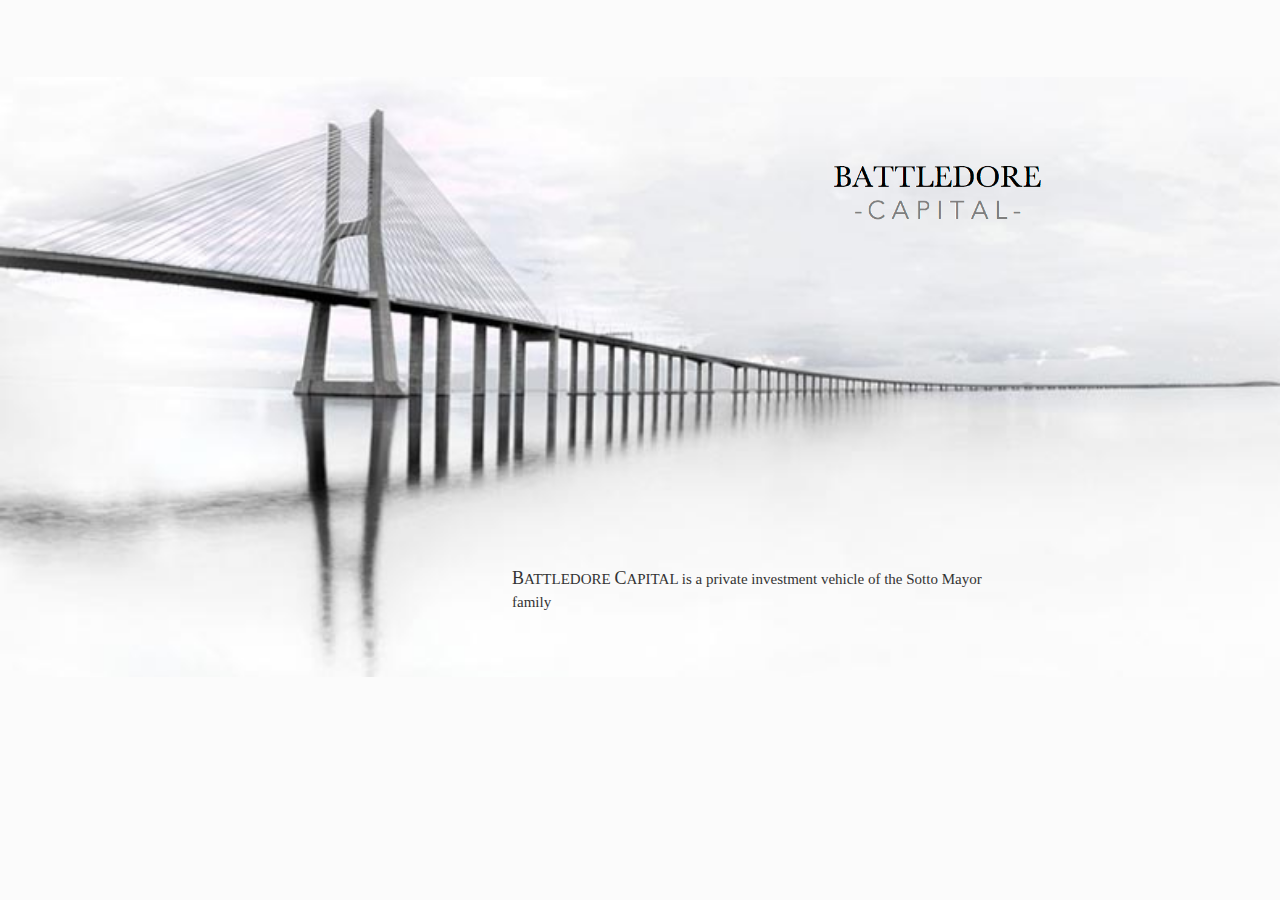
==== public/index.html @ c5c70b9e "added rack to host on heroku. styled and finished website" ====
<!DOCTYPE html>
<html>
<head>
  <title>Battledore Capital</title>
  <link rel="stylesheet" href="https://maxcdn.bootstrapcdn.com/bootstrap/3.3.5/css/bootstrap.min.css">
  <script src="https://maxcdn.bootstrapcdn.com/bootstrap/3.3.5/js/bootstrap.min.js"></script>
  <link rel="stylesheet" type="text/css" href="./css/style.css">
  <link href='http://fonts.googleapis.com/css?family=EB+Garamond' rel='stylesheet' type='text/css'>
</head>
<body>
<div class="container-flex">
    <img src="./images/logo.png">
    <p><span>B</span>ATTLEDORE <span>C</span>APITAL is a private investment vehicle of the Sotto Mayor family</p>
  </div>
</body>
</html>
---- public/css/style.css ----
body {
  background-color: #FBFBFB;
  font-family: "Garamond";
}
div {
  background-image: url("../images/background.jpg");
  background-size: cover;
  width: 100%;
  height: 600px;
  margin-top: 6%
}
p {
  max-width: 500px;
  font-size: 15px;
  margin-top: 26%;
  margin-left: 40%;
}
span {
  font-size: 18px;
}
img {
  height: 80px;
  margin-top: 6%;
  margin-left: 64%;
}
/*MOBILE*/
@media (max-width: 480px) {
  div {
    background-image: url("../images/background.jpg");
    background-size: cover;
  }
  img {
    margin-top: 2%;
    margin-left: 7%
  }
  p {
    max-width: 280px;
    margin-top: 60%;
    margin-left: 7%;
  }
}
/*TABLET*/
@media (max-width: 800px) and (min-width: 480px){
  div {
    background-image: url("../images/background.jpg");
    background-size: cover;
  }
  img {
    margin-top: 4%;
    margin-left: 65%
  }
  p {
    max-width: 300px;
    margin-top: 45%;
    margin-left: 60%;
  }
}
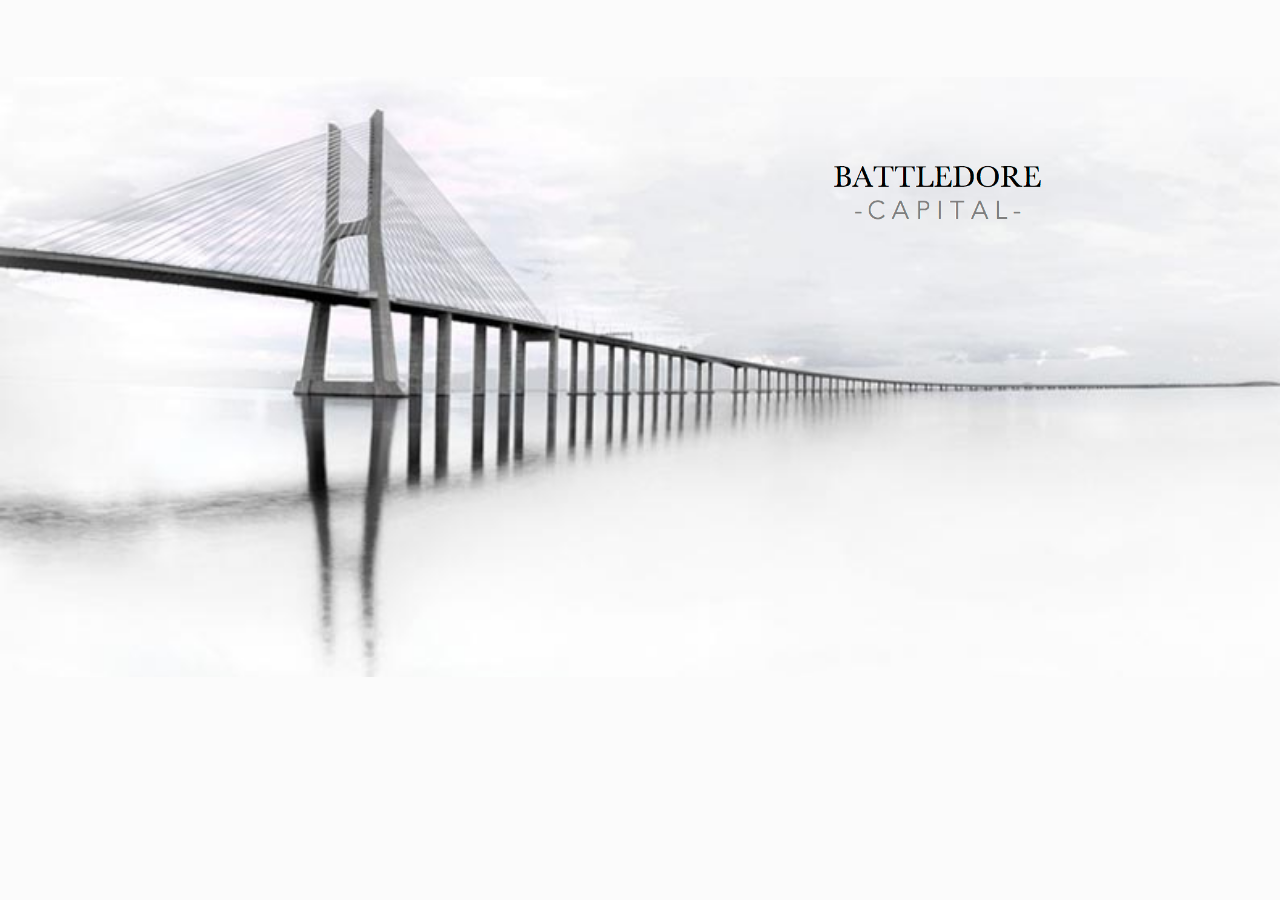
==== commit 5b3f0615: "removed text" ====
--- a/public/index.html
+++ b/public/index.html
@@ -10,7 +10,6 @@
 <body>
 <div class="container-flex">
     <img src="./images/logo.png">
-    <p><span>B</span>ATTLEDORE <span>C</span>APITAL is a private investment vehicle of the Sotto Mayor family</p>
   </div>
 </body>
 </html>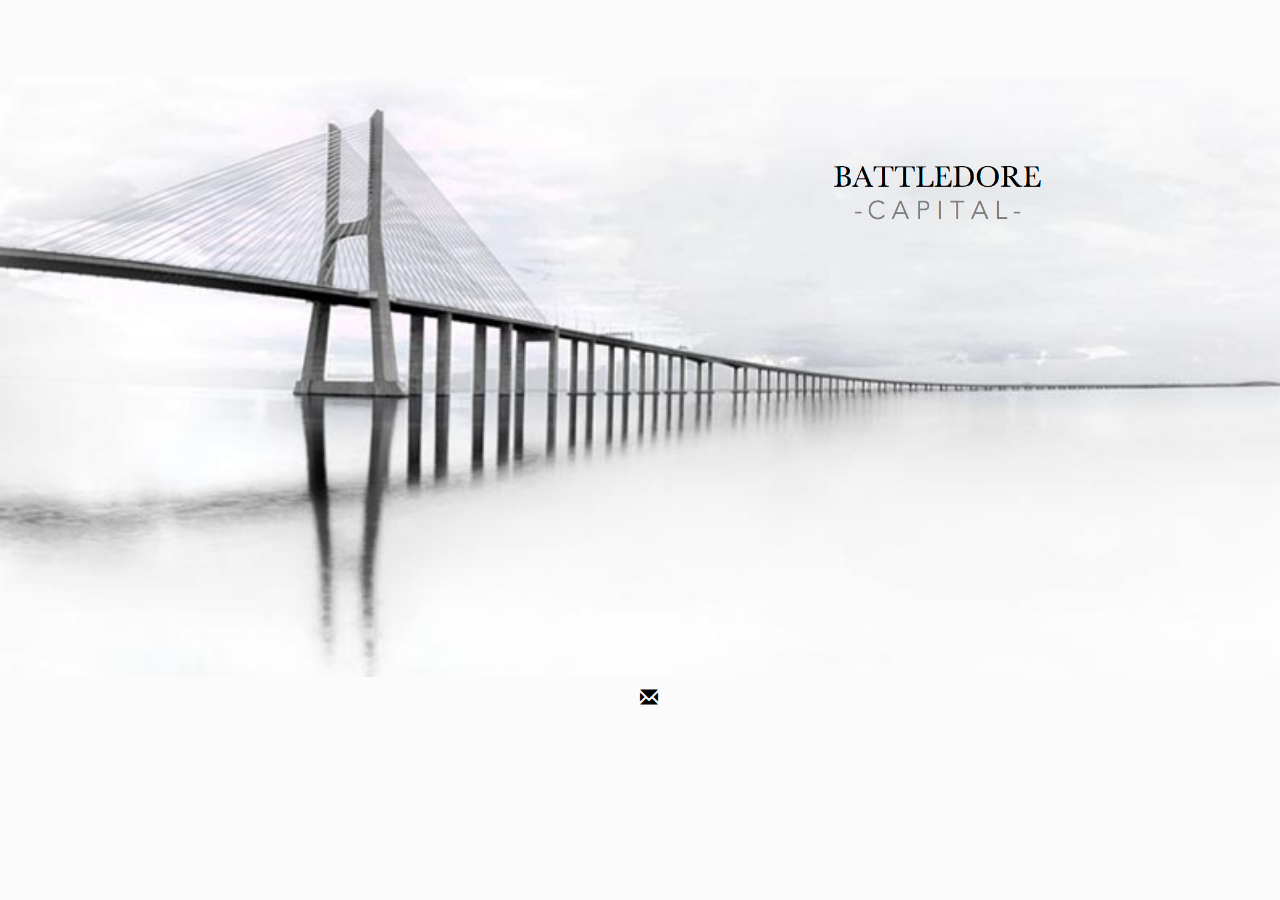
==== commit 5e6456e9: "added email and adjusted style" ====
--- a/public/index.html
+++ b/public/index.html
@@ -8,8 +8,9 @@
   <link href='http://fonts.googleapis.com/css?family=EB+Garamond' rel='stylesheet' type='text/css'>
 </head>
 <body>
-<div class="container-flex">
+  <div class="container-flex">
     <img src="./images/logo.png">
   </div>
+  <a href="mailto:enquiries@battledore.ch" subject="Hello"><span class="email glyphicon glyphicon-envelope" aria-hidden="true" ></span></a>
 </body>
 </html>--- a/public/css/style.css
+++ b/public/css/style.css
@@ -1,6 +1,16 @@
 body {
   background-color: #FBFBFB;
   font-family: "Garamond";
+}
+a {
+  color: black;
+}
+a:hover{
+  color: red;
+}
+.email {
+  margin-top: 10px;
+  margin-left: 50%;
 }
 div {
   background-image: url("../images/background.jpg");
@@ -38,6 +48,9 @@
     margin-top: 60%;
     margin-left: 7%;
   }
+  .email {
+    top: -250px;
+  }
 }
 /*TABLET*/
 @media (max-width: 800px) and (min-width: 480px){
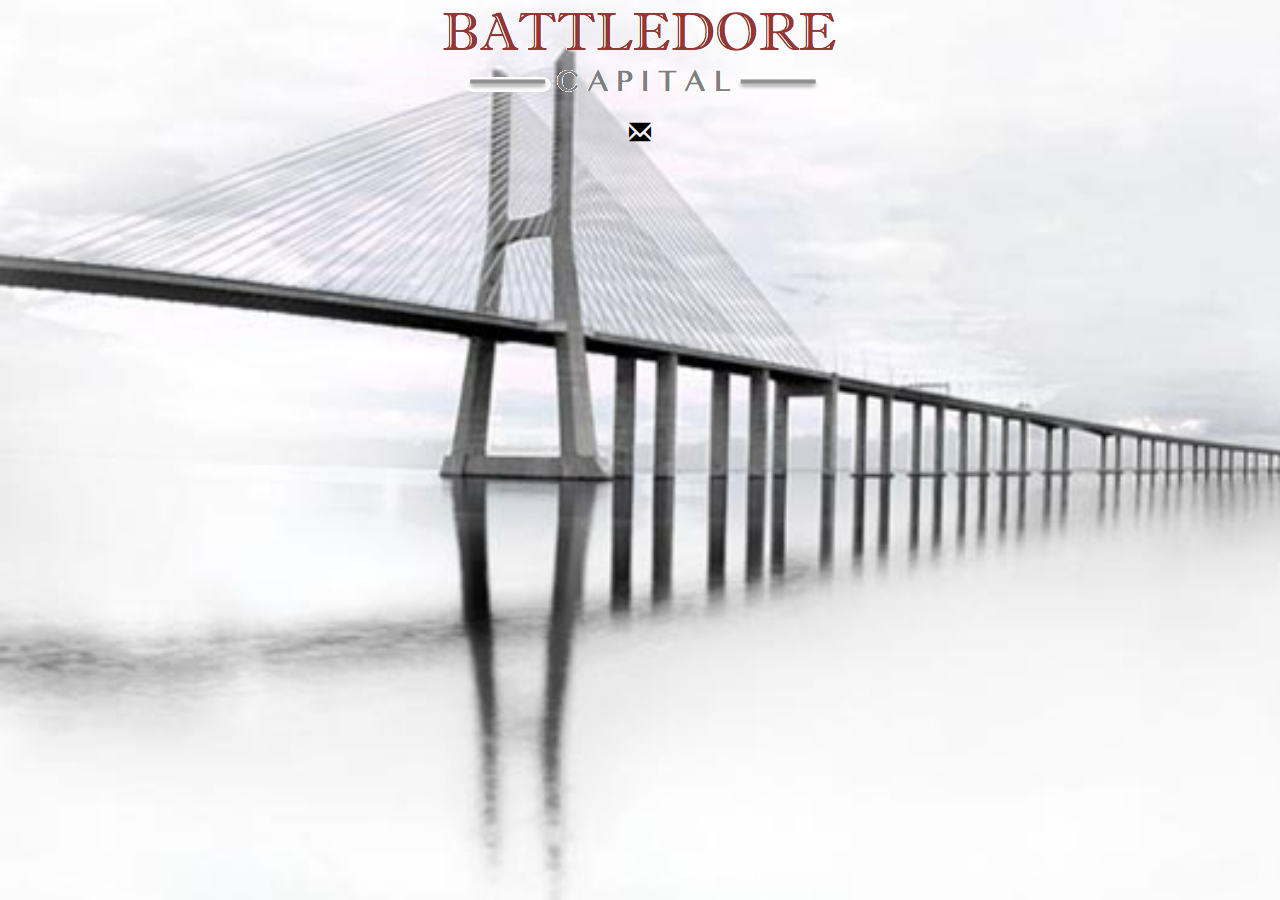
==== commit 504f40c2: "updated styling" ====
--- a/public/index.html
+++ b/public/index.html
@@ -1,16 +1,27 @@
 <!DOCTYPE html>
 <html>
-<head>
-  <title>Battledore Capital</title>
-  <link rel="stylesheet" href="https://maxcdn.bootstrapcdn.com/bootstrap/3.3.5/css/bootstrap.min.css">
-  <script src="https://maxcdn.bootstrapcdn.com/bootstrap/3.3.5/js/bootstrap.min.js"></script>
-  <link rel="stylesheet" type="text/css" href="./css/style.css">
-  <link href='http://fonts.googleapis.com/css?family=EB+Garamond' rel='stylesheet' type='text/css'>
-</head>
-<body>
-  <div class="container-flex">
-    <img src="./images/logo.png">
-  </div>
-  <a href="mailto:enquiries@battledore.ch" subject="Hello"><span class="email glyphicon glyphicon-envelope" aria-hidden="true" ></span></a>
-</body>
+  <head>
+    <title>Battledore Capital</title>
+    <meta http-equiv="content-type" content="text/html; charset=UTF-8">
+    <meta name="viewport" content="width=device-width">
+    <meta name="google-site-verification" content="nP6rdRP-1lC-ygrvFrPBipI6HHQW8aBBNbS3_xpZSXM" />
+    <meta copyright="filipposmm.com"/>
+    <meta description="Battledore Capital">
+    <link rel="stylesheet" href="https://maxcdn.bootstrapcdn.com/bootstrap/3.3.5/css/bootstrap.min.css">
+    <script src="https://maxcdn.bootstrapcdn.com/bootstrap/3.3.5/js/bootstrap.min.js"></script>
+    <link rel="stylesheet" type="text/css" href="./css/style.css">
+    <link href='http://fonts.googleapis.com/css?family=EB+Garamond' rel='stylesheet' type='text/css'>
+  </head>
+  <body>
+    <div class="container">
+      <div class="row">
+        <div class="logo-container">
+          <img src="./images/logo.png">
+        </div>
+      </div>
+      <div class="row">
+        <a href="mailto:enquiries@battledore.ch" subject="Hello"><span class="glyphicon glyphicon-envelope" aria-hidden="true" ></span></a>
+      </div>
+    </div>
+  </body>
 </html>--- a/public/css/style.css
+++ b/public/css/style.css
@@ -1,70 +1,34 @@
+html{
+  font-family: sans-serif;
+  -ms-text-size-adjust: 100%;
+  -webkit-text-size-adjust: 100%;
+}
 body {
-  background-color: #FBFBFB;
+  background-image: url("../images/background.jpg");
+  background-size: cover;
   font-family: "Garamond";
+  height: 100vh;
+  width: 100%;
+  text-align: center;
 }
 a {
   color: black;
+  font-size: 22px;
 }
 a:hover{
-  color: red;
+  color: #923736;
 }
-.email {
-  margin-top: 10px;
-  margin-left: 50%;
+.logo-container{
+  margin-bottom: 20px;
 }
-div {
-  background-image: url("../images/background.jpg");
-  background-size: cover;
-  width: 100%;
-  height: 600px;
-  margin-top: 6%
-}
-p {
-  max-width: 500px;
-  font-size: 15px;
-  margin-top: 26%;
-  margin-left: 40%;
-}
-span {
-  font-size: 18px;
-}
-img {
-  height: 80px;
-  margin-top: 6%;
-  margin-left: 64%;
-}
-/*MOBILE*/
-@media (max-width: 480px) {
-  div {
-    background-image: url("../images/background.jpg");
-    background-size: cover;
+
+@media only screen and (max-width: 767px) {
+  body{
+    background-color: white;
+    background-image: none;
   }
-  img {
-    margin-top: 2%;
-    margin-left: 7%
-  }
-  p {
-    max-width: 280px;
-    margin-top: 60%;
-    margin-left: 7%;
-  }
-  .email {
-    top: -250px;
-  }
-}
-/*TABLET*/
-@media (max-width: 800px) and (min-width: 480px){
-  div {
-    background-image: url("../images/background.jpg");
-    background-size: cover;
-  }
-  img {
-    margin-top: 4%;
-    margin-left: 65%
-  }
-  p {
-    max-width: 300px;
-    margin-top: 45%;
-    margin-left: 60%;
+  .logo-container{
+    margin-top: 100px;
+    margin-bottom: 20px;
   }
 }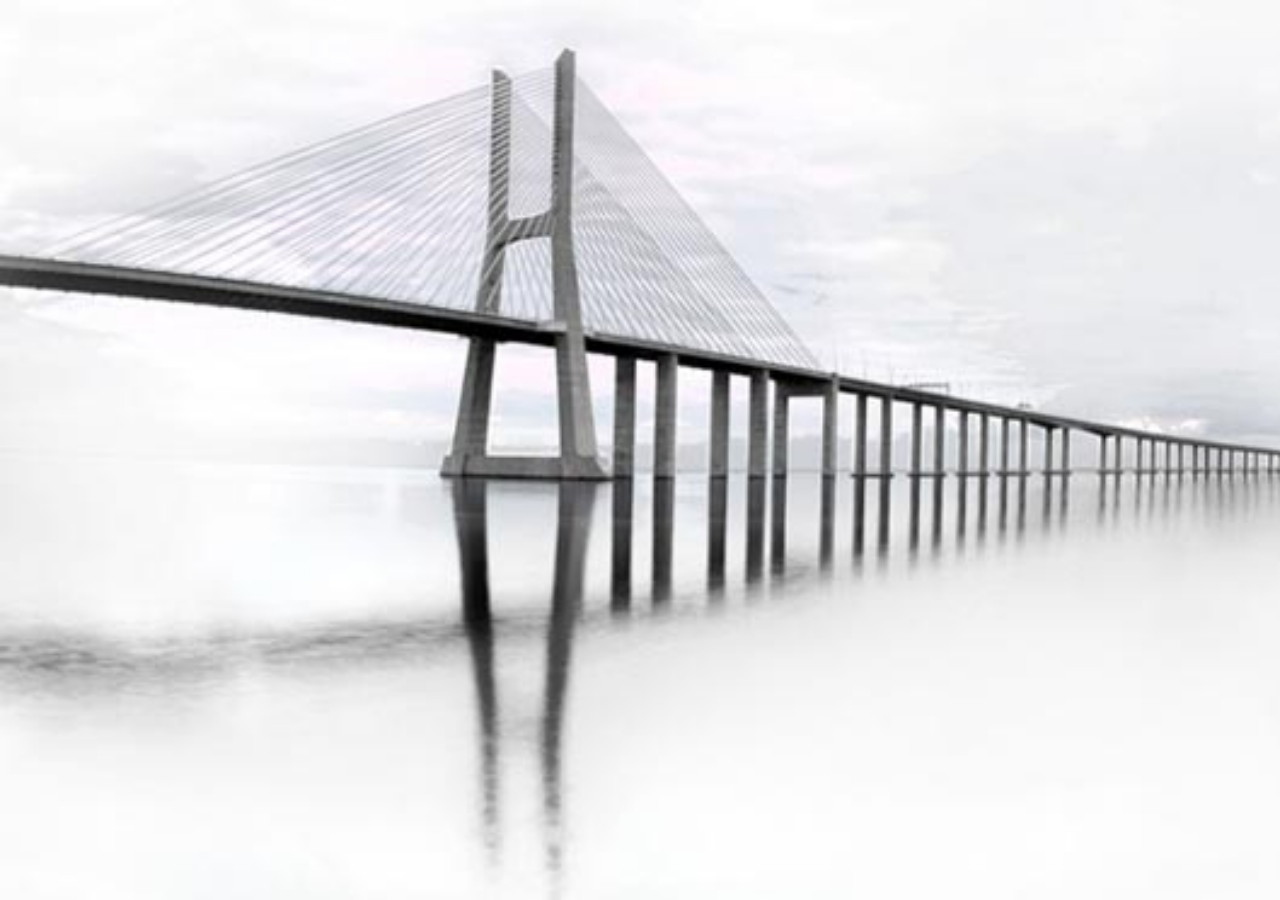
==== commit a6c19026: "removed style" ====
--- a/public/index.html
+++ b/public/index.html
@@ -14,14 +14,6 @@
   </head>
   <body>
     <div class="container">
-      <div class="row">
-        <div class="logo-container">
-          <img src="./images/logo.png">
-        </div>
-      </div>
-      <div class="row">
-        <a href="mailto:enquiries@battledore.ch" subject="Hello"><span class="glyphicon glyphicon-envelope" aria-hidden="true" ></span></a>
-      </div>
     </div>
   </body>
 </html>